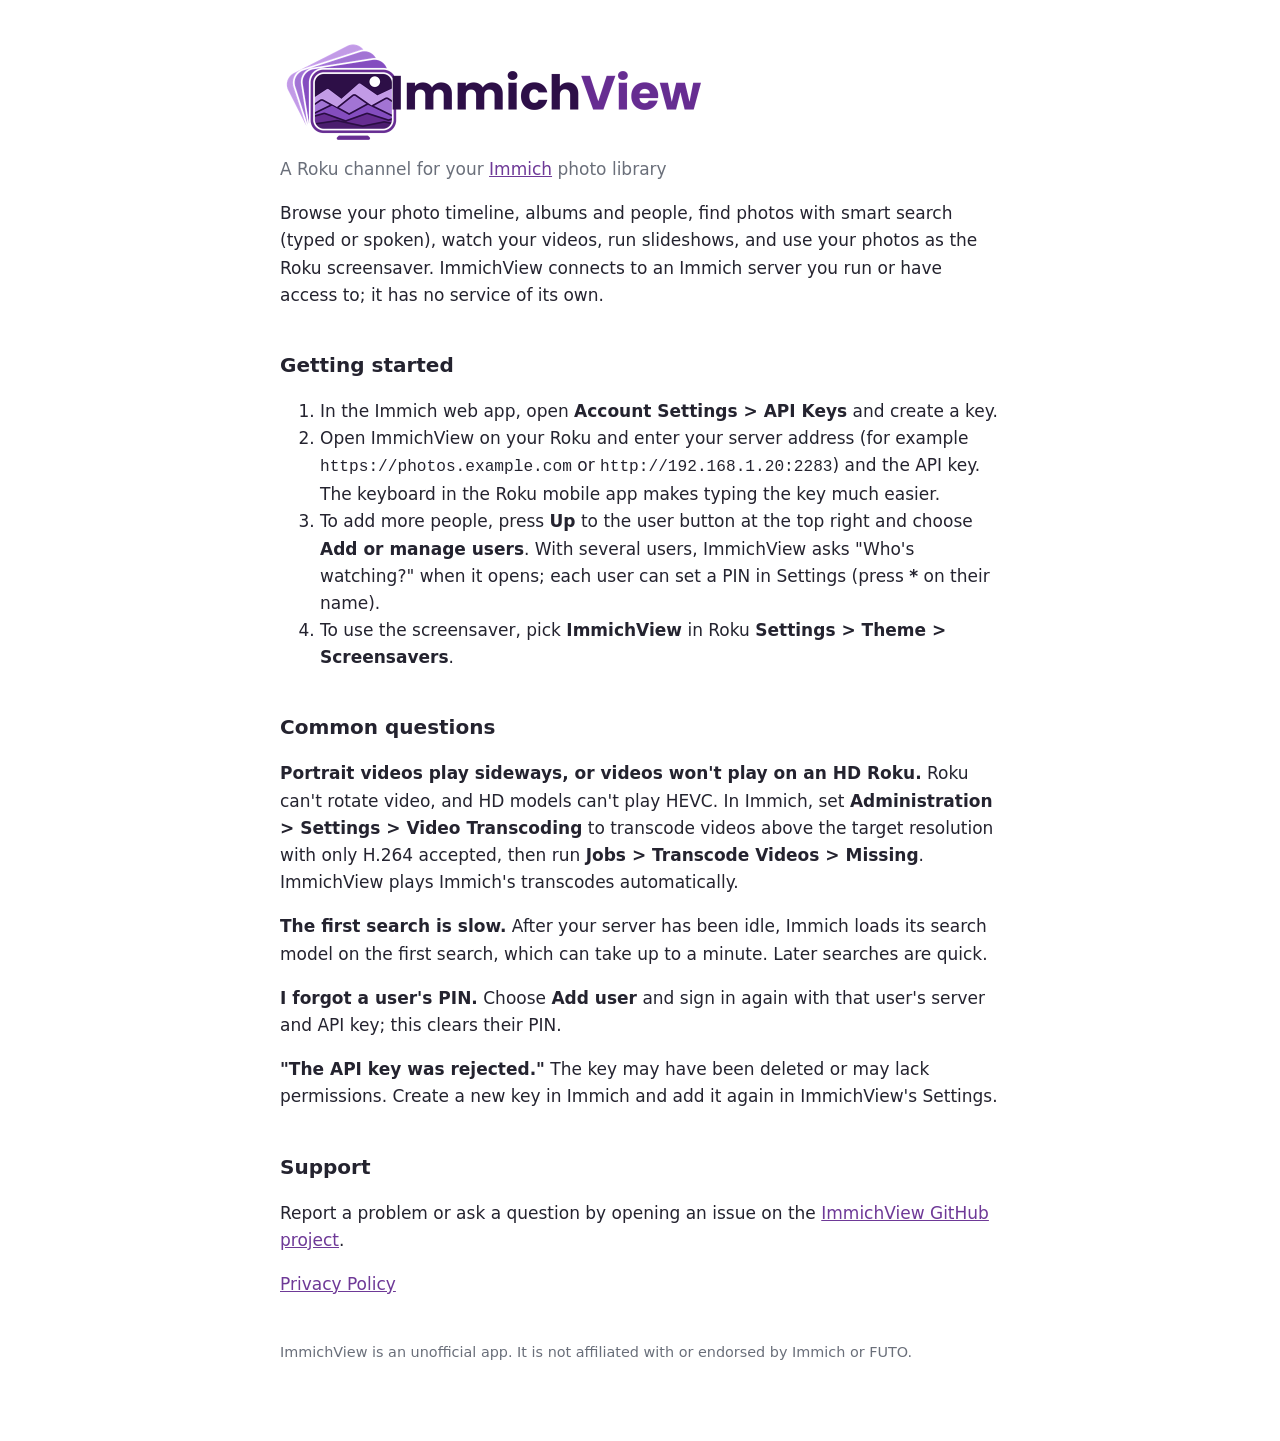
==== docs/index.html @ 5400c979 "Ken Burns slideshows, countdown ring, screensaver clock, people's names, new branding - Slideshows s" ====
<!doctype html>
<html lang="en">
<head>
<meta charset="utf-8">
<meta name="viewport" content="width=device-width, initial-scale=1">
<title>ImmichView Support</title>
<link rel="stylesheet" href="style.css">
</head>
<body>
<main>
<h1><picture><source srcset="logo-dark.png" media="(prefers-color-scheme: dark)"><img class="logo" src="logo-light.png" alt="ImmichView" width="440" height="120"></picture></h1>
<p class="meta">A Roku channel for your <a href="https://immich.app">Immich</a> photo library</p>

<p>Browse your photo timeline, albums and people, find photos with smart search (typed or spoken), watch
your videos, run slideshows, and use your photos as the Roku screensaver. ImmichView connects to an Immich
server you run or have access to; it has no service of its own.</p>

<h2>Getting started</h2>
<ol>
<li>In the Immich web app, open <strong>Account Settings &gt; API Keys</strong> and create a key.</li>
<li>Open ImmichView on your Roku and enter your server address (for example
<code>https://photos.example.com</code> or <code>http://192.168.1.20:2283</code>) and the API key.
The keyboard in the Roku mobile app makes typing the key much easier.</li>
<li>To add more people, press <strong>Up</strong> to the user button at the top right and choose
<strong>Add or manage users</strong>. With several users, ImmichView asks "Who's watching?" when it opens; each
user can set a PIN in Settings (press <strong>*</strong> on their name).</li>
<li>To use the screensaver, pick <strong>ImmichView</strong> in Roku <strong>Settings &gt; Theme &gt; Screensavers</strong>.</li>
</ol>

<h2>Common questions</h2>
<p><strong>Portrait videos play sideways, or videos won't play on an HD Roku.</strong> Roku can't rotate video,
and HD models can't play HEVC. In Immich, set <strong>Administration &gt; Settings &gt; Video Transcoding</strong>
to transcode videos above the target resolution with only H.264 accepted, then run
<strong>Jobs &gt; Transcode Videos &gt; Missing</strong>. ImmichView plays Immich's transcodes automatically.</p>
<p><strong>The first search is slow.</strong> After your server has been idle, Immich loads its search model on
the first search, which can take up to a minute. Later searches are quick.</p>
<p><strong>I forgot a user's PIN.</strong> Choose <strong>Add user</strong> and sign in again with that user's
server and API key; this clears their PIN.</p>
<p><strong>"The API key was rejected."</strong> The key may have been deleted or may lack permissions. Create a
new key in Immich and add it again in ImmichView's Settings.</p>

<h2>Support</h2>
<p>Report a problem or ask a question by opening an issue on the
<a href="https://github.com/apinner/ImmichView/issues">ImmichView GitHub project</a>.</p>
<p><a href="privacy.html">Privacy Policy</a></p>

<p class="disclaimer">ImmichView is an unofficial app. It is not affiliated with or endorsed by Immich or FUTO.</p>
</main>
</body>
</html>
---- docs/style.css ----
:root {
  --bg: #ffffff;
  --text: #24232f;
  --muted: #6a6f7a;
  --accent: #6e3997;
}
@media (prefers-color-scheme: dark) {
  :root {
    --bg: #24232f;
    --text: #e0e4e8;
    --muted: #a0a8b0;
    --accent: #c6a1e7;
  }
}
body {
  margin: 0;
  background: var(--bg);
  color: var(--text);
  font: 17px/1.6 system-ui, -apple-system, "Segoe UI", Roboto, sans-serif;
}
main {
  max-width: 720px;
  margin: 0 auto;
  padding: 32px 16px 64px;
}
h1 { margin: 0 0 4px; font-size: 2rem; }
h2 { margin-top: 2em; font-size: 1.25rem; }
a { color: var(--accent); }
code { font-size: 0.95em; }
.meta, .back { color: var(--muted); margin-top: 0; }
.disclaimer { margin-top: 3em; color: var(--muted); font-size: 0.9rem; }
.logo { display: block; max-width: 100%; height: auto; margin-left: -8px; }
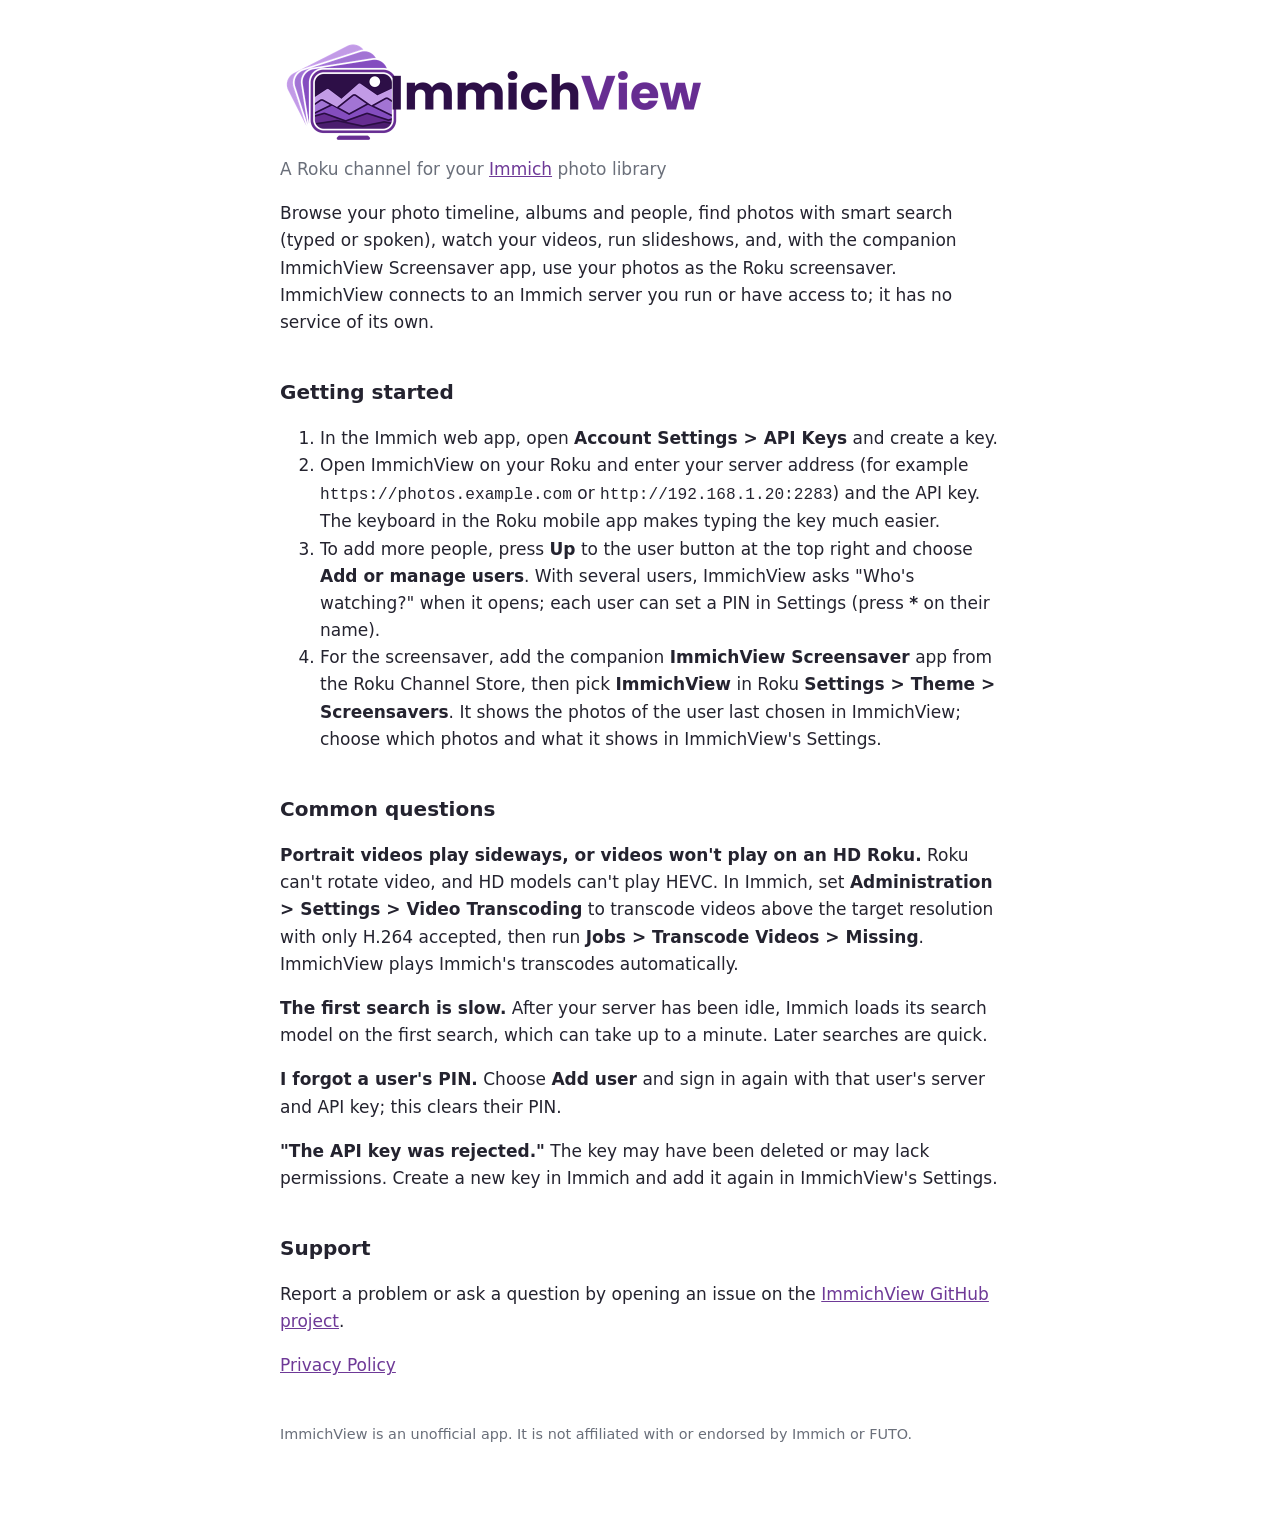
==== commit e06b5606: "Split the screensaver into its own app, ImmichView Screensaver Roku only allows screensavers as stan" ====
--- a/docs/index.html
+++ b/docs/index.html
@@ -12,7 +12,7 @@
 <p class="meta">A Roku channel for your <a href="https://immich.app">Immich</a> photo library</p>
 
 <p>Browse your photo timeline, albums and people, find photos with smart search (typed or spoken), watch
-your videos, run slideshows, and use your photos as the Roku screensaver. ImmichView connects to an Immich
+your videos, run slideshows, and, with the companion ImmichView Screensaver app, use your photos as the Roku screensaver. ImmichView connects to an Immich
 server you run or have access to; it has no service of its own.</p>
 
 <h2>Getting started</h2>
@@ -24,7 +24,9 @@
 <li>To add more people, press <strong>Up</strong> to the user button at the top right and choose
 <strong>Add or manage users</strong>. With several users, ImmichView asks "Who's watching?" when it opens; each
 user can set a PIN in Settings (press <strong>*</strong> on their name).</li>
-<li>To use the screensaver, pick <strong>ImmichView</strong> in Roku <strong>Settings &gt; Theme &gt; Screensavers</strong>.</li>
+<li>For the screensaver, add the companion <strong>ImmichView Screensaver</strong> app from the Roku Channel Store, then pick
+<strong>ImmichView</strong> in Roku <strong>Settings &gt; Theme &gt; Screensavers</strong>. It shows the photos of the user last
+chosen in ImmichView; choose which photos and what it shows in ImmichView's Settings.</li>
 </ol>
 
 <h2>Common questions</h2>
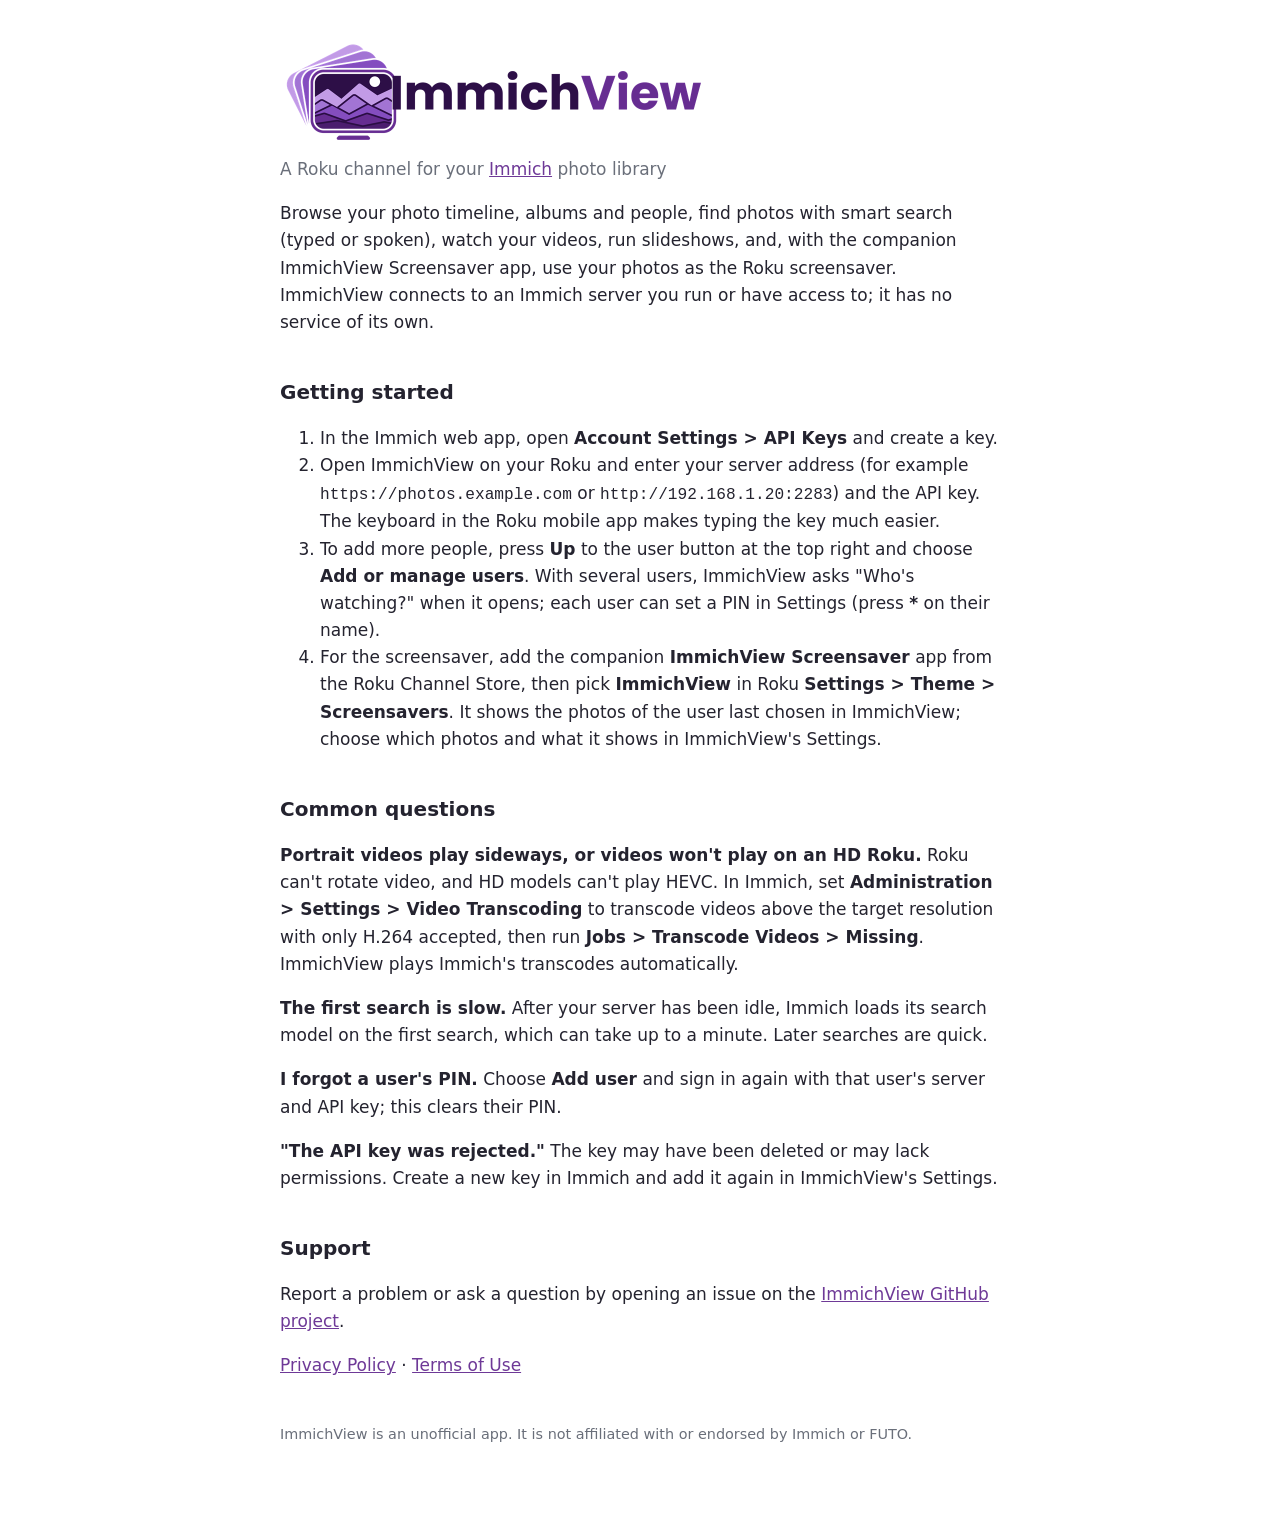
==== commit 1ba50fd6: "Add terms of use page (Roku requires one) docs/terms.html covers ImmichView and ImmichView Screensav" ====
--- a/docs/index.html
+++ b/docs/index.html
@@ -44,7 +44,7 @@
 <h2>Support</h2>
 <p>Report a problem or ask a question by opening an issue on the
 <a href="https://github.com/apinner/ImmichView/issues">ImmichView GitHub project</a>.</p>
-<p><a href="privacy.html">Privacy Policy</a></p>
+<p><a href="privacy.html">Privacy Policy</a> · <a href="terms.html">Terms of Use</a></p>
 
 <p class="disclaimer">ImmichView is an unofficial app. It is not affiliated with or endorsed by Immich or FUTO.</p>
 </main>
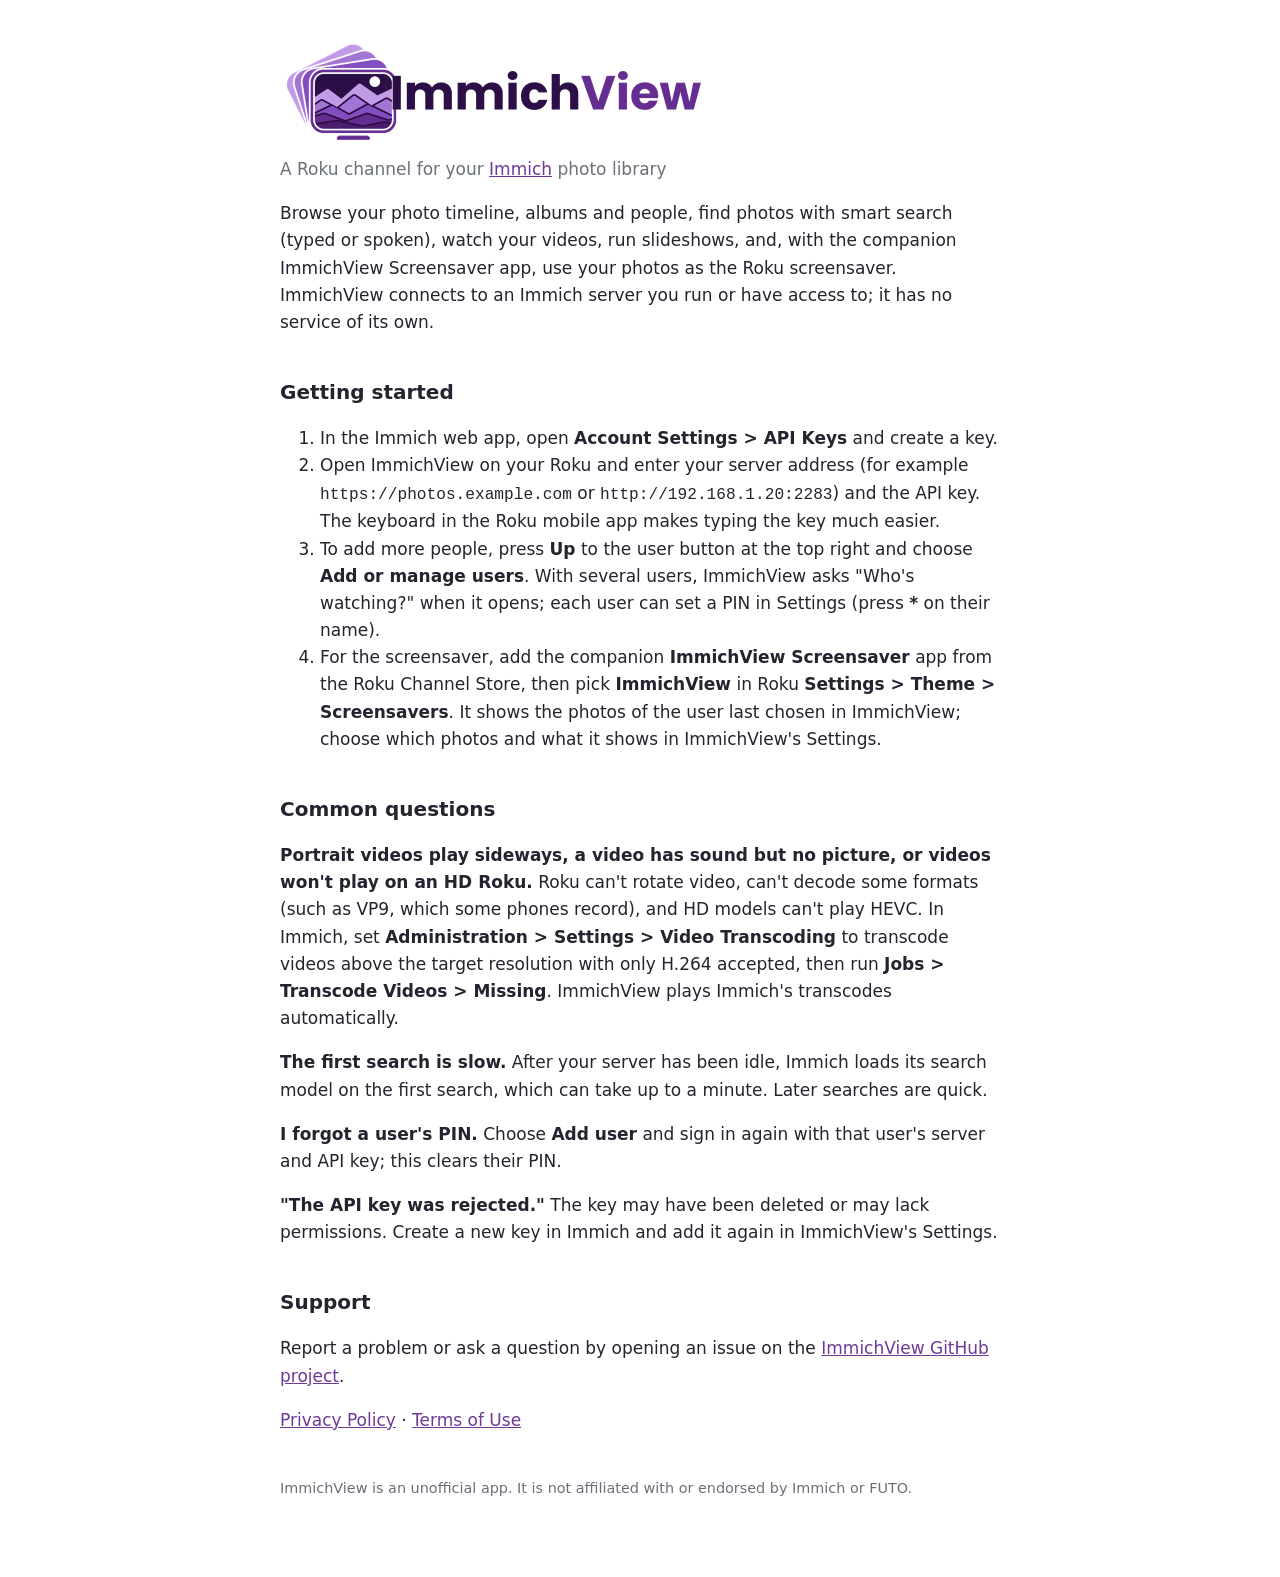
==== commit 74ae8bda: "Explain videos Roku plays without a picture instead of a black screen Some files (here a VP9-in-MP4 " ====
--- a/docs/index.html
+++ b/docs/index.html
@@ -30,8 +30,8 @@
 </ol>
 
 <h2>Common questions</h2>
-<p><strong>Portrait videos play sideways, or videos won't play on an HD Roku.</strong> Roku can't rotate video,
-and HD models can't play HEVC. In Immich, set <strong>Administration &gt; Settings &gt; Video Transcoding</strong>
+<p><strong>Portrait videos play sideways, a video has sound but no picture, or videos won't play on an HD Roku.</strong>
+Roku can't rotate video, can't decode some formats (such as VP9, which some phones record), and HD models can't play HEVC. In Immich, set <strong>Administration &gt; Settings &gt; Video Transcoding</strong>
 to transcode videos above the target resolution with only H.264 accepted, then run
 <strong>Jobs &gt; Transcode Videos &gt; Missing</strong>. ImmichView plays Immich's transcodes automatically.</p>
 <p><strong>The first search is slow.</strong> After your server has been idle, Immich loads its search model on
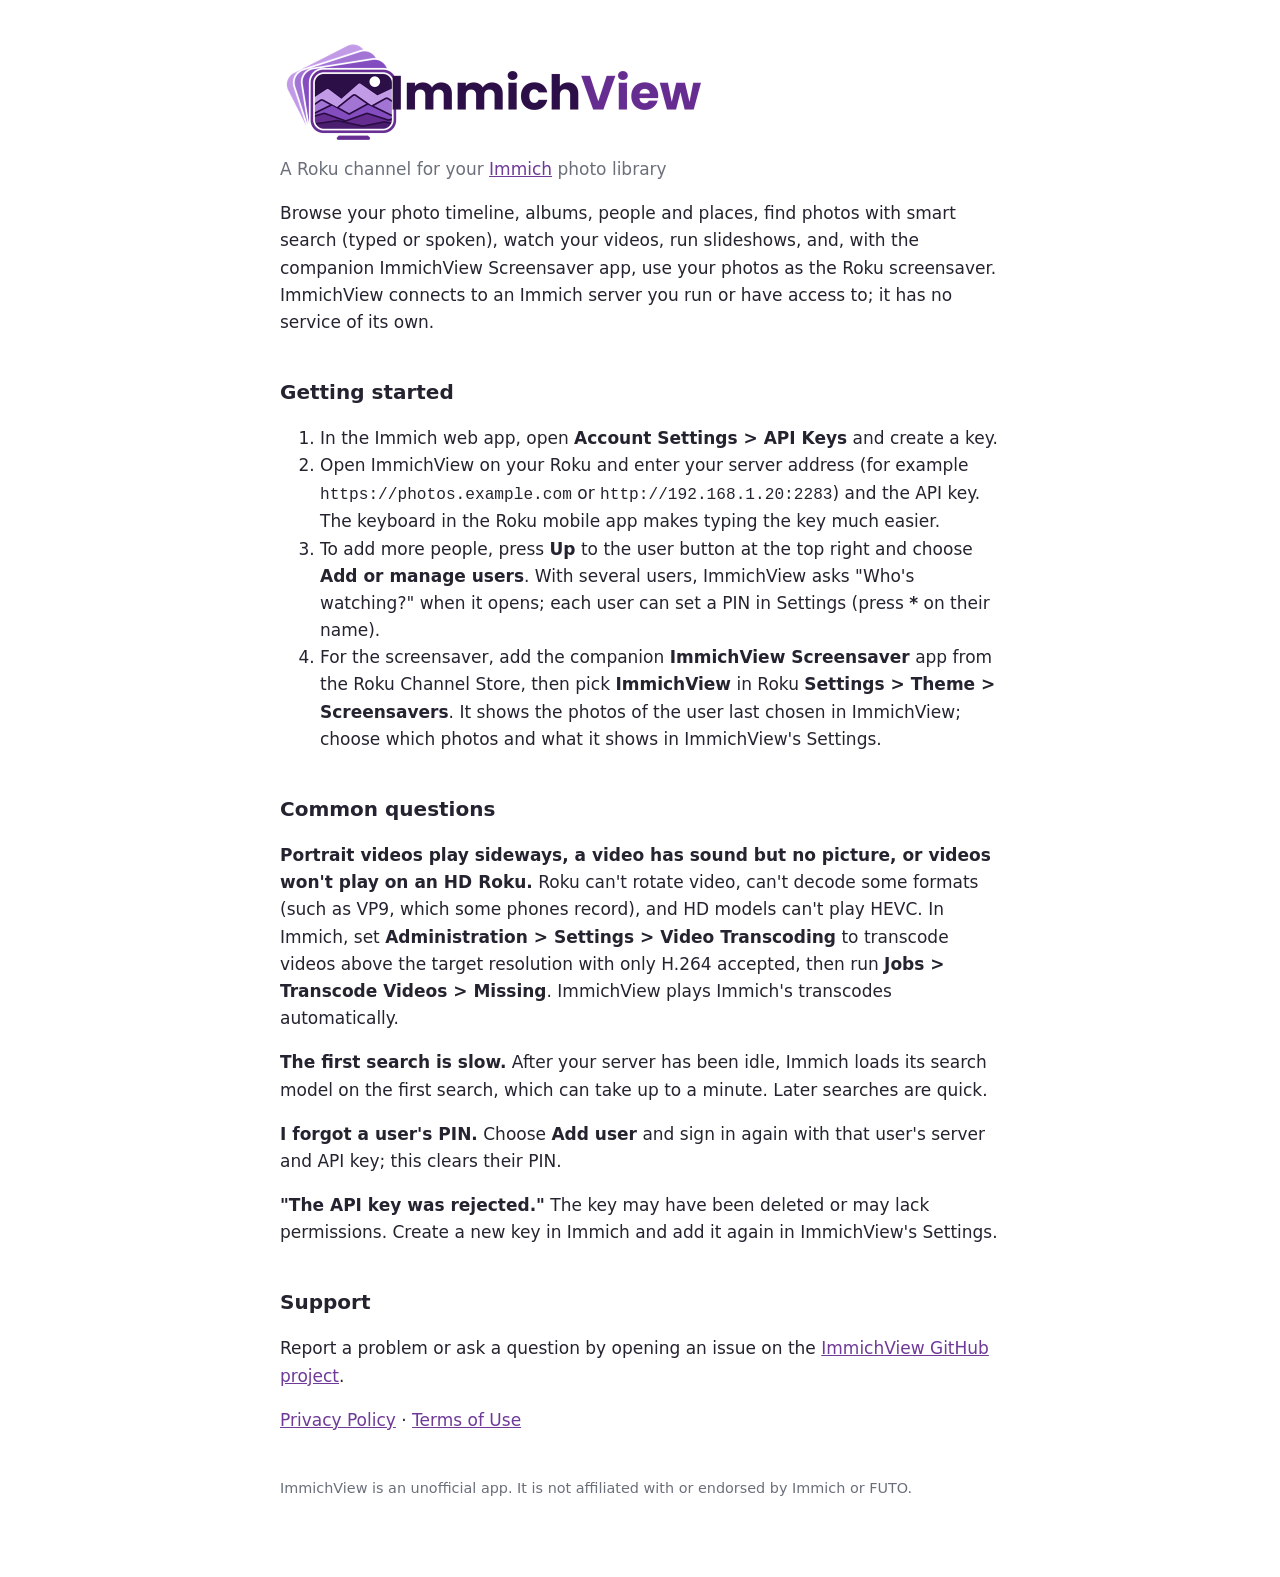
==== commit 2ad82d6e: "Places tab: browse photos by town and city A Places pill between People and Search shows a grid of e" ====
--- a/docs/index.html
+++ b/docs/index.html
@@ -11,7 +11,7 @@
 <h1><picture><source srcset="logo-dark.png" media="(prefers-color-scheme: dark)"><img class="logo" src="logo-light.png" alt="ImmichView" width="440" height="120"></picture></h1>
 <p class="meta">A Roku channel for your <a href="https://immich.app">Immich</a> photo library</p>
 
-<p>Browse your photo timeline, albums and people, find photos with smart search (typed or spoken), watch
+<p>Browse your photo timeline, albums, people and places, find photos with smart search (typed or spoken), watch
 your videos, run slideshows, and, with the companion ImmichView Screensaver app, use your photos as the Roku screensaver. ImmichView connects to an Immich
 server you run or have access to; it has no service of its own.</p>
 
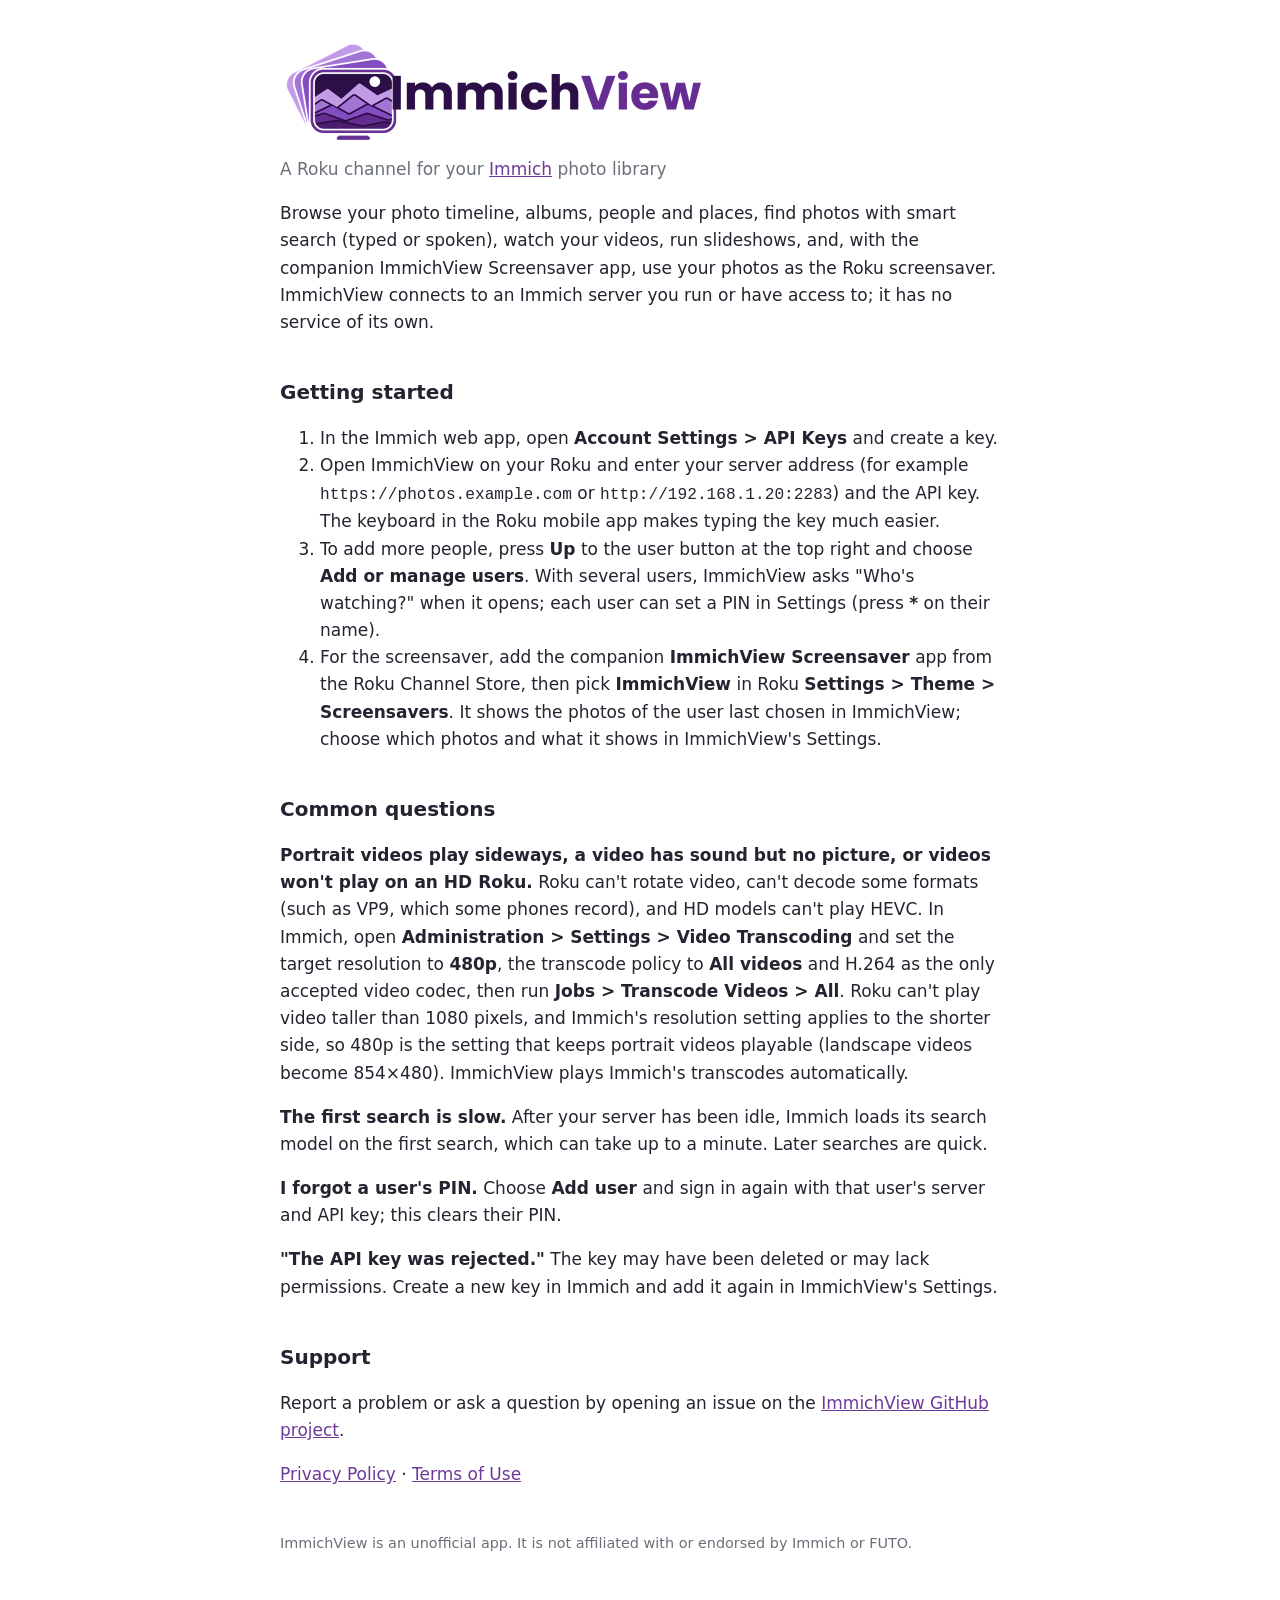
==== commit 0a8e7e39: "Transcoding advice: 480p, All videos, H.264 (Roku limit is 1080 px tall) Roku won't decode H.264 tal" ====
--- a/docs/index.html
+++ b/docs/index.html
@@ -31,9 +31,11 @@
 
 <h2>Common questions</h2>
 <p><strong>Portrait videos play sideways, a video has sound but no picture, or videos won't play on an HD Roku.</strong>
-Roku can't rotate video, can't decode some formats (such as VP9, which some phones record), and HD models can't play HEVC. In Immich, set <strong>Administration &gt; Settings &gt; Video Transcoding</strong>
-to transcode videos above the target resolution with only H.264 accepted, then run
-<strong>Jobs &gt; Transcode Videos &gt; Missing</strong>. ImmichView plays Immich's transcodes automatically.</p>
+Roku can't rotate video, can't decode some formats (such as VP9, which some phones record), and HD models can't play HEVC. In Immich, open <strong>Administration &gt; Settings &gt; Video Transcoding</strong>
+and set the target resolution to <strong>480p</strong>, the transcode policy to <strong>All videos</strong> and H.264 as the only
+accepted video codec, then run <strong>Jobs &gt; Transcode Videos &gt; All</strong>. Roku can't play video taller than 1080 pixels,
+and Immich's resolution setting applies to the shorter side, so 480p is the setting that keeps portrait videos playable
+(landscape videos become 854&times;480). ImmichView plays Immich's transcodes automatically.</p>
 <p><strong>The first search is slow.</strong> After your server has been idle, Immich loads its search model on
 the first search, which can take up to a minute. Later searches are quick.</p>
 <p><strong>I forgot a user's PIN.</strong> Choose <strong>Add user</strong> and sign in again with that user's
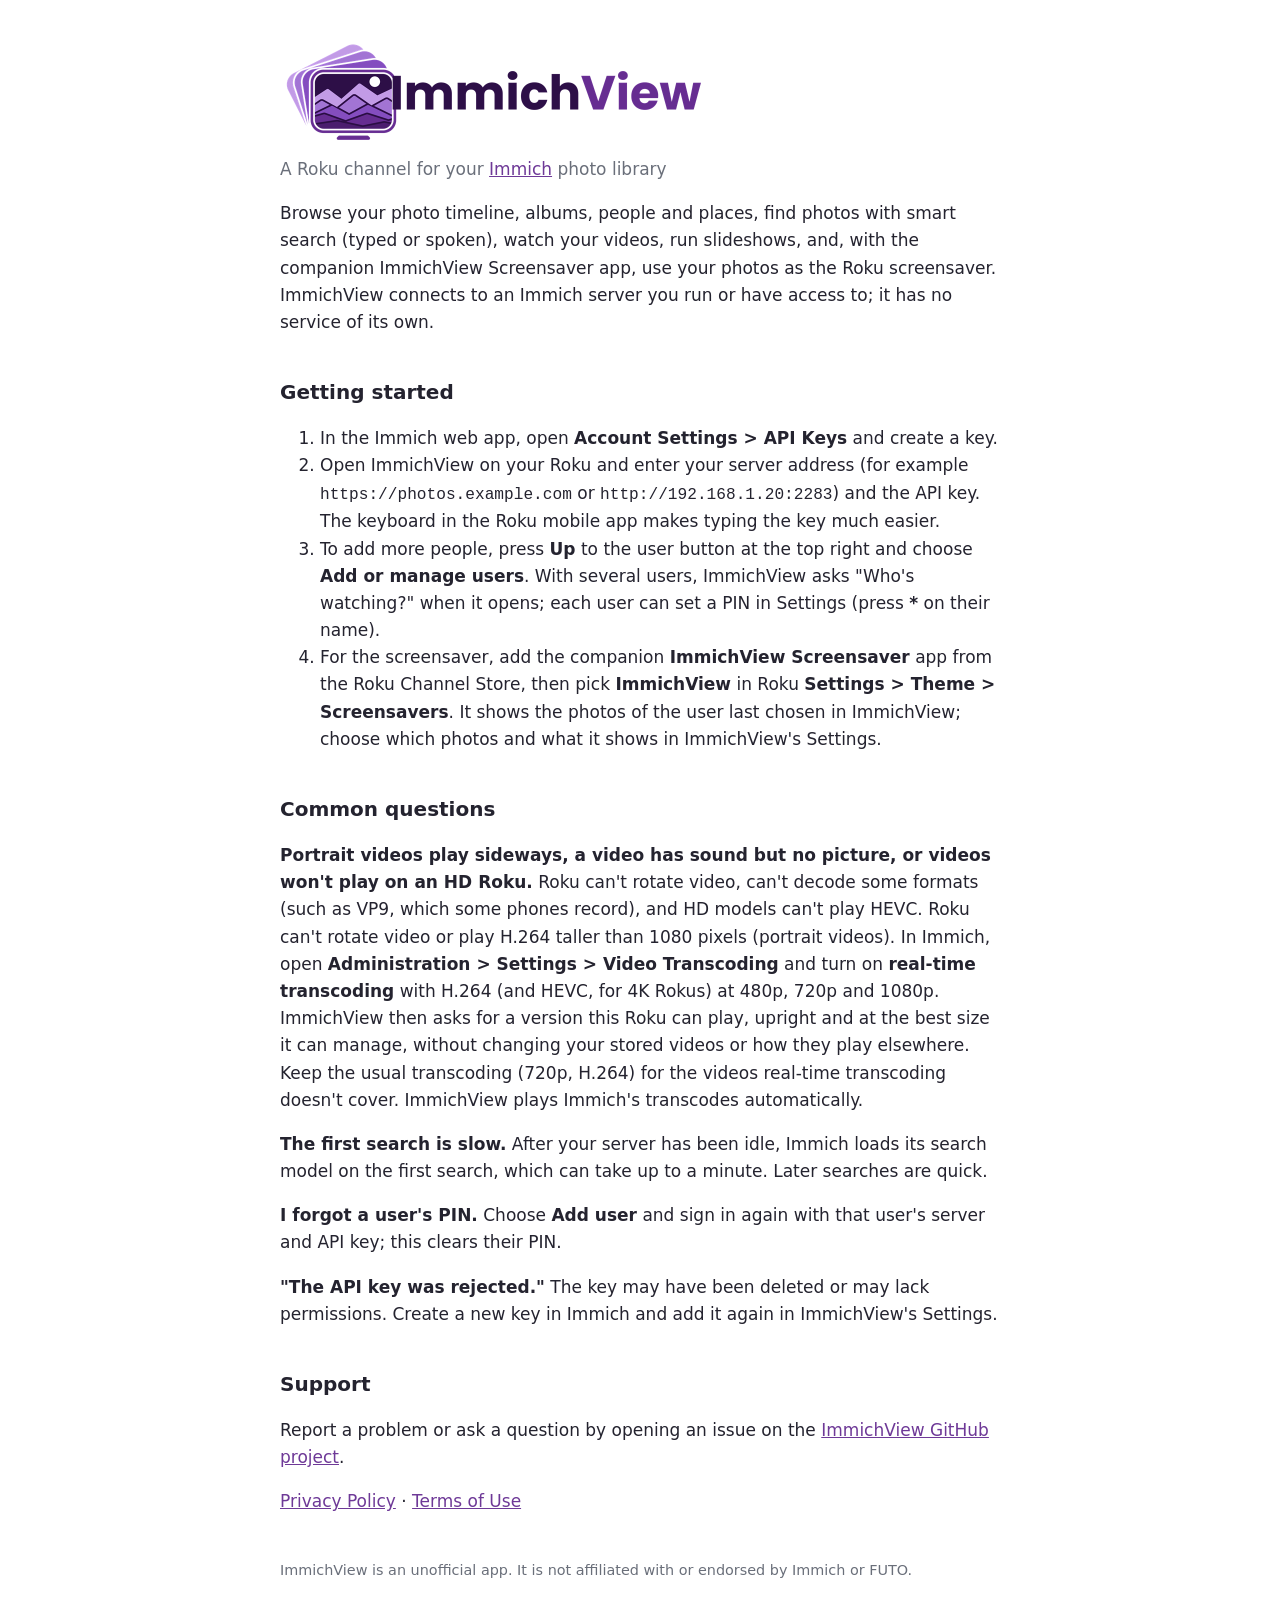
==== commit 489469e1: "Play video through Immich real-time transcoding when available Roku decodes H.264 only up to 1920x10" ====
--- a/docs/index.html
+++ b/docs/index.html
@@ -31,11 +31,11 @@
 
 <h2>Common questions</h2>
 <p><strong>Portrait videos play sideways, a video has sound but no picture, or videos won't play on an HD Roku.</strong>
-Roku can't rotate video, can't decode some formats (such as VP9, which some phones record), and HD models can't play HEVC. In Immich, open <strong>Administration &gt; Settings &gt; Video Transcoding</strong>
-and set the target resolution to <strong>480p</strong>, the transcode policy to <strong>All videos</strong> and H.264 as the only
-accepted video codec, then run <strong>Jobs &gt; Transcode Videos &gt; All</strong>. Roku can't play video taller than 1080 pixels,
-and Immich's resolution setting applies to the shorter side, so 480p is the setting that keeps portrait videos playable
-(landscape videos become 854&times;480). ImmichView plays Immich's transcodes automatically.</p>
+Roku can't rotate video, can't decode some formats (such as VP9, which some phones record), and HD models can't play HEVC. Roku can't rotate video or play H.264 taller than 1080 pixels (portrait videos). In Immich, open
+<strong>Administration &gt; Settings &gt; Video Transcoding</strong> and turn on <strong>real-time transcoding</strong> with H.264 (and HEVC,
+for 4K Rokus) at 480p, 720p and 1080p. ImmichView then asks for a version this Roku can play, upright and at the
+best size it can manage, without changing your stored videos or how they play elsewhere. Keep the usual transcoding
+(720p, H.264) for the videos real-time transcoding doesn't cover. ImmichView plays Immich's transcodes automatically.</p>
 <p><strong>The first search is slow.</strong> After your server has been idle, Immich loads its search model on
 the first search, which can take up to a minute. Later searches are quick.</p>
 <p><strong>I forgot a user's PIN.</strong> Choose <strong>Add user</strong> and sign in again with that user's
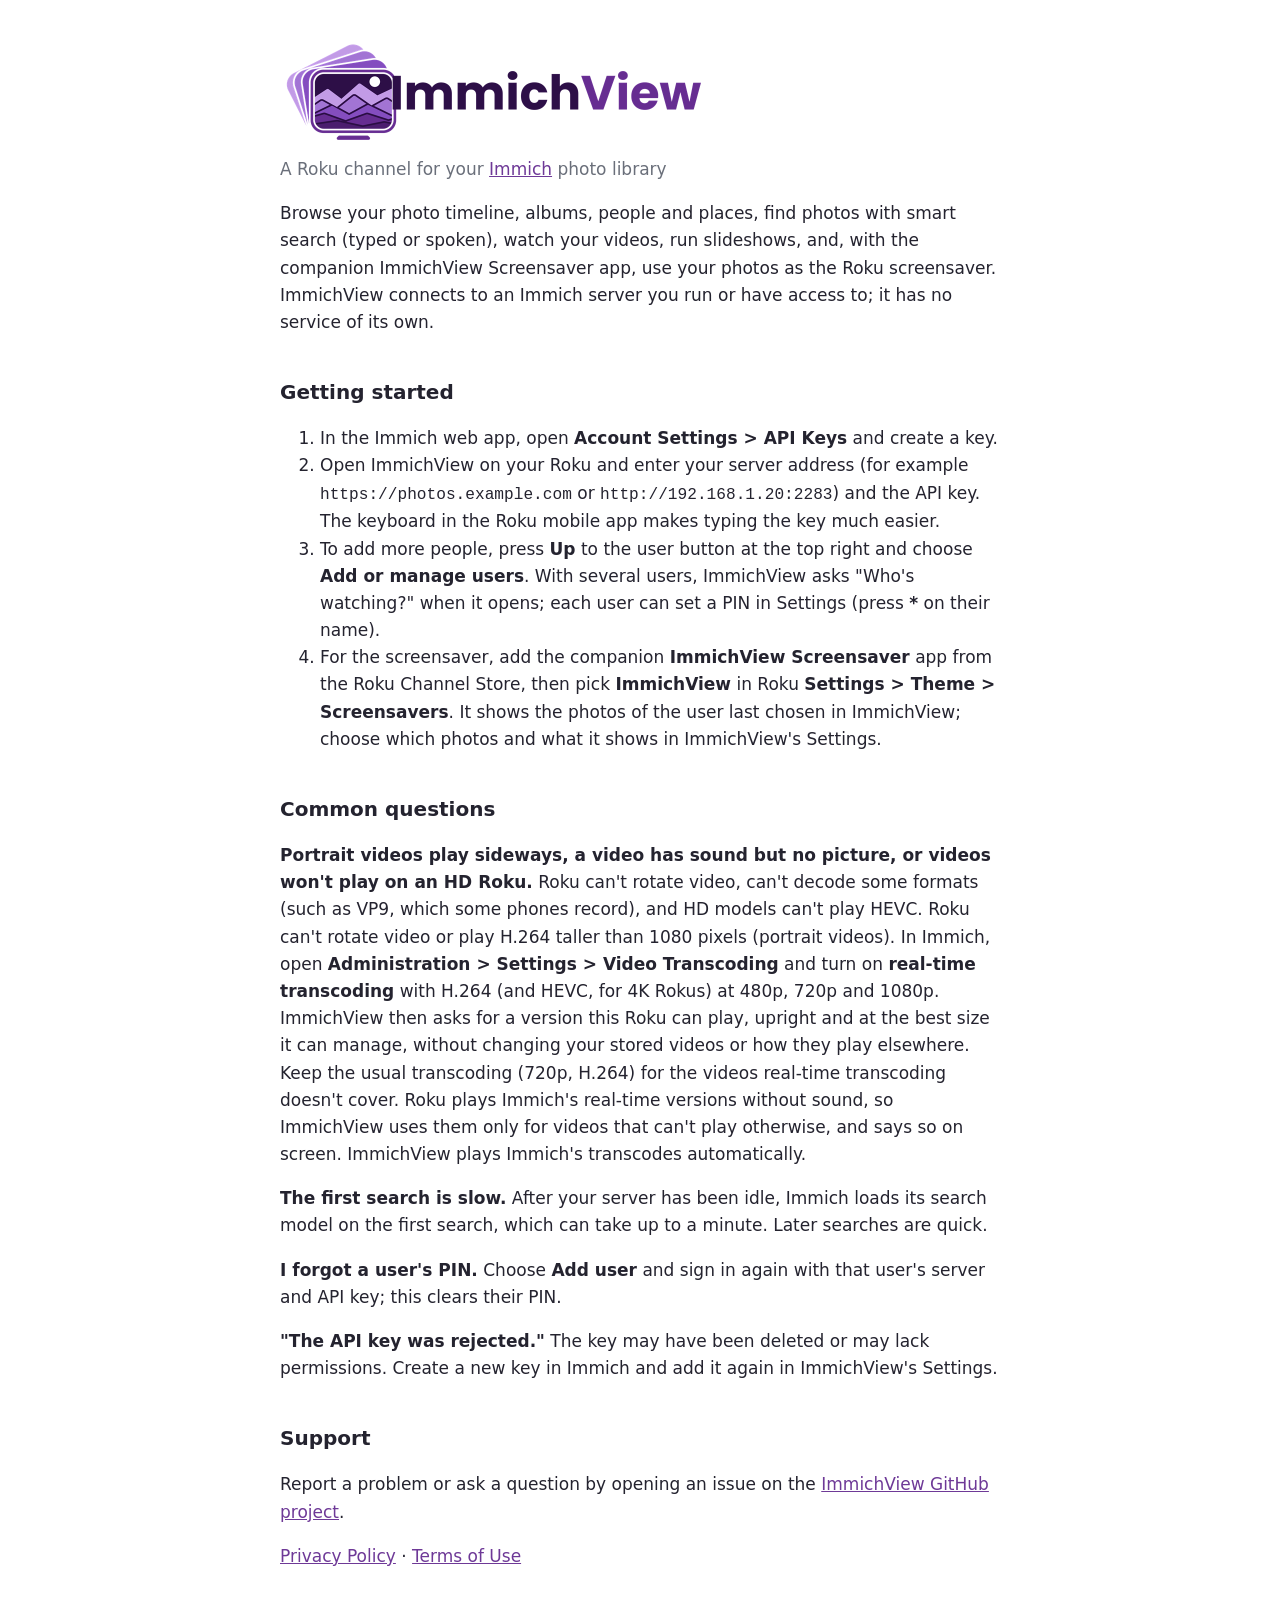
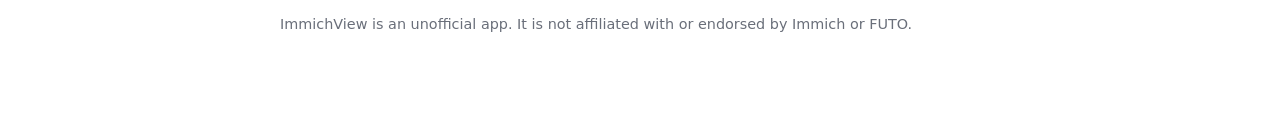
==== commit 65a7629f: "No-sound notice when a real-time version plays Confirmed with Roku Private Listening: Immich's real-" ====
--- a/docs/index.html
+++ b/docs/index.html
@@ -35,7 +35,8 @@
 <strong>Administration &gt; Settings &gt; Video Transcoding</strong> and turn on <strong>real-time transcoding</strong> with H.264 (and HEVC,
 for 4K Rokus) at 480p, 720p and 1080p. ImmichView then asks for a version this Roku can play, upright and at the
 best size it can manage, without changing your stored videos or how they play elsewhere. Keep the usual transcoding
-(720p, H.264) for the videos real-time transcoding doesn't cover. ImmichView plays Immich's transcodes automatically.</p>
+(720p, H.264) for the videos real-time transcoding doesn't cover. Roku plays Immich's real-time versions without sound, so
+ImmichView uses them only for videos that can't play otherwise, and says so on screen. ImmichView plays Immich's transcodes automatically.</p>
 <p><strong>The first search is slow.</strong> After your server has been idle, Immich loads its search model on
 the first search, which can take up to a minute. Later searches are quick.</p>
 <p><strong>I forgot a user's PIN.</strong> Choose <strong>Add user</strong> and sign in again with that user's
